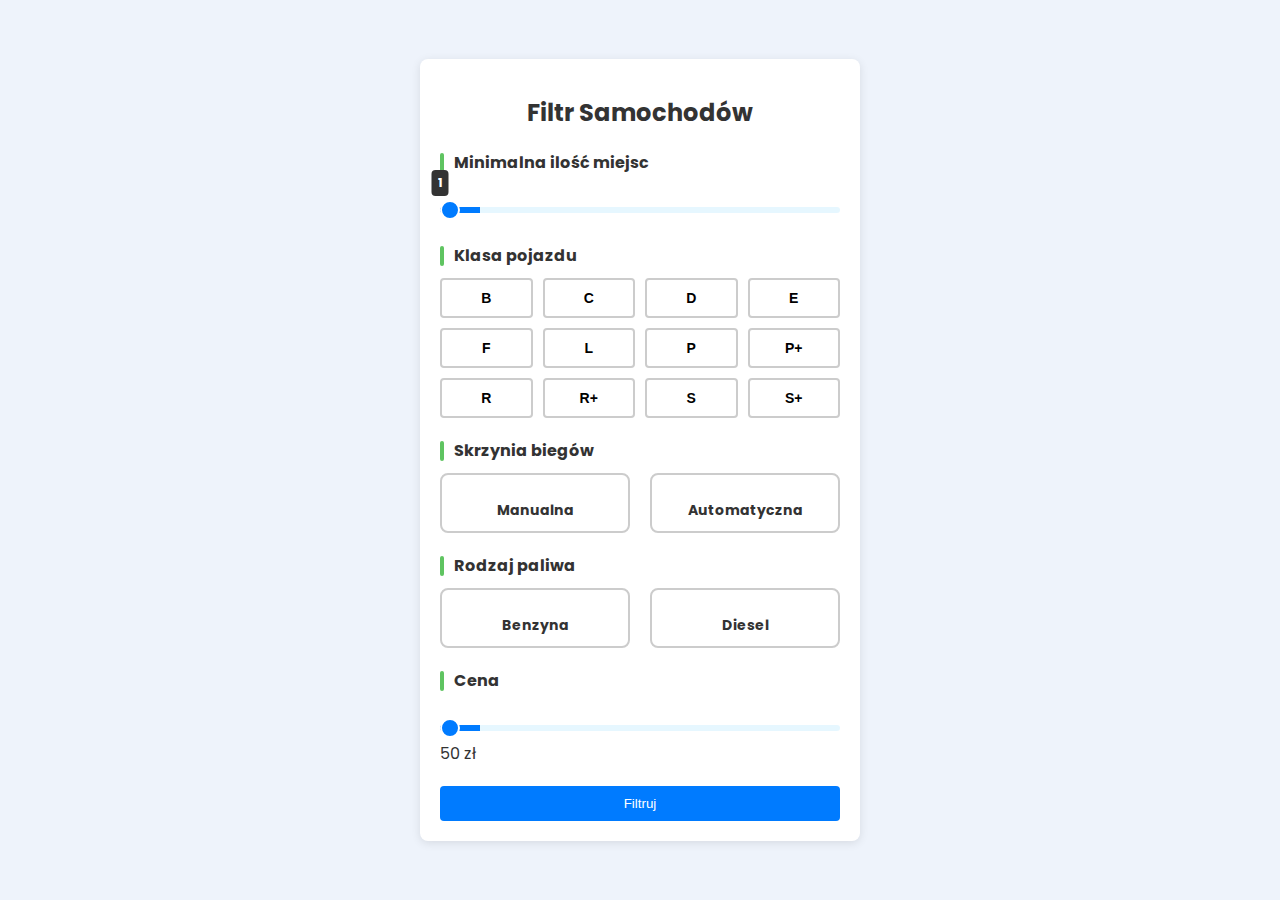
==== Filtr/index.html @ 5f4ba4e1 "First Try of the Filtr page" ====
<!DOCTYPE html>
<html lang="pl">
<head>
    <meta charset="UTF-8">
    <meta name="viewport" content="width=device-width, initial-scale=1.0">
    <title>Filtr Samochodów</title>
    <link rel="stylesheet" href="Filtr.css">
    <link href="https://fonts.googleapis.com/css2?family=Poppins:wght@400;500;700&display=swap" rel="stylesheet">
</head>
<body>
    <div class="filter-container">
        <h1>Filtr Samochodów</h1>
        <form id="filterForm" onsubmit="submitFilter(event)">
            <!-- Minimalna ilość miejsc -->
            <div class="category-header">
                <span class="category-line"></span>
                <span class="category-title">Minimalna ilość miejsc</span>
            </div>
            <div class="slider-container">
                <div class="range-wrapper">
                    <input type="range" id="seats" name="seats" min="1" max="7" value="1">
                    <span id="seatsValue" class="range-value">1</span>
                </div>
            </div>

            <!-- Klasa pojazdu -->
            <div class="category-header">
                <span class="category-line"></span>
                <span class="category-title">Klasa pojazdu</span>
            </div>
            <div class="vehicle-class">
                <button type="button" onclick="selectClass('B')">B</button>
                <button type="button" onclick="selectClass('C')">C</button>
                <button type="button" onclick="selectClass('D')">D</button>
                <button type="button" onclick="selectClass('E')">E</button>
                <button type="button" onclick="selectClass('F')">F</button>
                <button type="button" onclick="selectClass('L')">L</button>
                <button type="button" onclick="selectClass('P')">P</button>
                <button type="button" onclick="selectClass('P+')">P+</button>
                <button type="button" onclick="selectClass('R')">R</button>
                <button type="button" onclick="selectClass('R+')">R+</button>
                <button type="button" onclick="selectClass('S')">S</button>
                <button type="button" onclick="selectClass('S+')">S+</button>
            </div>
            <input type="hidden" id="vehicleClass" name="vehicleClass">

            <!-- Skrzynia biegów -->
<div class="category-header">
    <span class="category-line"></span>
    <span class="category-title">Skrzynia biegów</span>
</div>
<div class="options-grid">
    <div class="option">
        <div class="icon"><i class="fa-solid fa-gears"></i></div>
        <input type="radio" id="manual" name="gearbox" value="Manualna">
        <label for="manual">Manualna</label>
    </div>
    <div class="option">
        <div class="icon"><i class="fa-solid fa-robot"></i></div>
        <input type="radio" id="automatic" name="gearbox" value="Automatyczna">
        <label for="automatic">Automatyczna</label>
    </div>
</div>

<!-- Rodzaj paliwa -->
<div class="category-header">
    <span class="category-line"></span>
    <span class="category-title">Rodzaj paliwa</span>
</div>
<div class="options-grid">
    <div class="option">
        <div class="icon"><i class="fa-solid fa-gas-pump"></i></div>
        <input type="radio" id="petrol" name="fuel" value="Benzyna">
        <label for="petrol">Benzyna</label>
    </div>
    <div class="option">
        <div class="icon"><i class="fa-solid fa-oil-can"></i></div>
        <input type="radio" id="diesel" name="fuel" value="Diesel">
        <label for="diesel">Diesel</label>
    </div>
</div>


            <!-- Cena -->
            <div class="category-header">
                <span class="category-line"></span>
                <span class="category-title">Cena</span>
            </div>
            <div class="slider-container">
                <div class="range-wrapper">
                    <input type="range" id="price" name="price" min="50" max="400" value="50">
                    <span id="priceValue">50 zł</span>
                </div>
            </div>

            <button type="submit" class="filter-btn">Filtruj</button>
        </form>
    </div>
    <script src="Filtr.js"></script>
</body>
</html>
---- Filtr/Filtr.css ----
body {
  font-family: "Poppins", sans-serif;
  background-color: #eef3fb;
  color: #333;
  margin: 0;
  padding: 0;
  display: flex;
  justify-content: center;
  align-items: center;
  height: 100vh;
}

.filter-container {
  background: white;
  padding: 20px;
  border-radius: 8px;
  box-shadow: 0 2px 10px rgba(0, 0, 0, 0.1);
  width: 400px;
}

h1 {
  font-family: "Poppins", sans-serif;
  text-align: center;
  font-size: 24px;
  margin-bottom: 20px;
}

label {
  display: block;
  margin-top: 15px;
}

input[type="range"] {
  width: 100%;
}

.vehicle-class {
  display: grid;
  grid-template-columns: repeat(4, 1fr); /* 4 kolumny w rzędzie */
  gap: 10px; /* Odstęp między przyciskami */
  margin-top: 10px;
}

.vehicle-class button {
  padding: 10px 15px;
  border: 2px solid #ccc; /* Domyślna obwódka */
  border-radius: 4px;
  background-color: white; /* Tło przycisku */
  font-size: 14px;
  font-weight: bold;
  cursor: pointer;
  text-align: center;
}

.vehicle-class button:hover {
  border-color: #007bff; /* Niebieska obwódka przy najechaniu */
}

.vehicle-class button.selected {
  border-color: #007bff; /* Niebieska obwódka dla zaznaczonego */
  color: #007bff; /* Opcjonalnie zmiana koloru tekstu */
  background-color: white; /* Zachowanie białego tła */
}

.filter-btn {
  margin-top: 20px;
  background-color: #007bff;
  color: white;
  padding: 10px 20px;
  border: none;
  border-radius: 4px;
  cursor: pointer;
  width: 100%;
}

.filter-btn:hover {
  background-color: #0056b3;
}
.car-list {
  display: flex;
  flex-wrap: wrap;
  gap: 20px;
  justify-content: center;
  padding: 20px;
}

.car-card {
  background: white;
  border: 1px solid #ddd;
  border-radius: 8px;
  box-shadow: 0 2px 10px rgba(0, 0, 0, 0.1);
  width: 300px;
  text-align: center;
  overflow: hidden;
}

.car-card img {
  width: 100%;
  height: auto;
  border-bottom: 1px solid #ddd;
}

.car-info {
  padding: 10px;
  font-size: 14px;
}

.select-btn {
  background-color: #007bff;
  color: white;
  border: none;
  padding: 10px 15px;
  cursor: pointer;
  margin: 10px 0;
  border-radius: 4px;
}

.select-btn:hover {
  background-color: #0056b3;
}

.slider-container {
  position: relative;
  margin-top: 20px;
}

/* Stylizacja suwaka */
input[type="range"] {
  -webkit-appearance: none;
  width: 100%;
  height: 6px;
  background: linear-gradient(
    to right,
    #007bff 0%,
    #007bff 10%,
    #e6f7ff 10%,
    #e6f7ff 100%
  );
  border-radius: 5px;
  outline: none;
  margin: 20px 0;
  position: relative;
}

/* Styl dla "krop" na suwaku */
input[type="range"]::-webkit-slider-runnable-track {
  position: relative;
  background: transparent;
}

input[type="range"]::-webkit-slider-thumb {
  -webkit-appearance: none;
  appearance: none;
  width: 20px;
  height: 20px;
  background-color: #007bff;
  border: 2px solid #fff;
  border-radius: 50%;
  cursor: pointer;
  position: relative;
  z-index: 10;
}

/* Dodaj białe kropki na suwaku */
.range-wrapper {
  position: relative;
}

.range-wrapper::before {
  content: "";
  position: absolute;
  top: 50%;
  left: 0;
  width: 100%;
  height: 6px;
  z-index: 0;
  background: repeating-linear-gradient(
    to right,
    #fff,
    #fff 2px,
    transparent 2px,
    transparent 10%
  );
}

/* Liczba nad suwakiem */
.range-value {
  position: absolute;
  top: -25px; /* Zmniejsz odległość od suwaka */
  left: 0;
  background: #333;
  color: #fff;
  padding: 4px 6px; /* Zmniejsz padding */
  border-radius: 4px;
  font-size: 12px; /* Zmniejsz rozmiar czcionki */
  font-weight: bold;
  transform: translateX(-50%);
  z-index: 100;
  pointer-events: none;
}

/* Suwak */
input[type="range"] {
  -webkit-appearance: none;
  width: 100%;
  height: 6px;
  background: linear-gradient(
    to right,
    #007bff 0%,
    #007bff 10%,
    #e6f7ff 10%,
    #e6f7ff 100%
  );
  border-radius: 5px;
  outline: none;
  margin: 10px 0; /* Zmniejsz odstęp suwaka */
  position: relative;
}

/* Przesuń kropki bliżej suwaka */
.range-wrapper::before {
  top: calc(50% - 3px); /* Przesunięcie kropek do środka suwaka */
}

.options-container {
  display: flex;
  gap: 20px; /* Odstęp między opcjami */
  margin-top: 10px;
  align-items: center;
}

/* Stylizacja etykiet (opcjonalnie) */
.options-container label {
  margin-left: 5px;
  font-size: 14px;
}
.category-header {
  display: flex;
  align-items: center;
  margin-top: 20px;
  margin-bottom: 10px;
}

.category-line {
  width: 4px;
  height: 20px;
  background-color: #5fc461;
  display: inline-block;
  margin-right: 10px;
  border-radius: 2px;
}

.category-title {
  font-size: 16px;
  font-weight: bold;
  color: #333;
}
.options-grid {
    display: grid;
    grid-template-columns: repeat(2, 1fr); /* Dwie kolumny */
    gap: 20px;
    margin-top: 10px;
}

/* Styl dla pojedynczej opcji */
.option {
    text-align: center;
    border: 2px solid #ccc; /* Obwódka domyślna */
    border-radius: 8px;
    padding: 10px;
    cursor: pointer;
    transition: border-color 0.3s ease;
}

.option:hover {
    border-color: #007bff; /* Obwódka przy najechaniu */
}

.option input[type="radio"] {
    display: none; /* Ukryj domyślne pole radio */
}

.option.selected {
    border-color: #007bff; /* Obwódka dla wybranej opcji */
}

/* Styl ikony */
.icon {
    font-size: 24px; /* Rozmiar ikony */
    color: #007bff; /* Kolor ikony */
    margin-bottom: 5px; /* Odstęp od tekstu */
}

/* Styl etykiety */
.option label {
    font-size: 14px;
    color: #333;
    font-weight: bold;
}
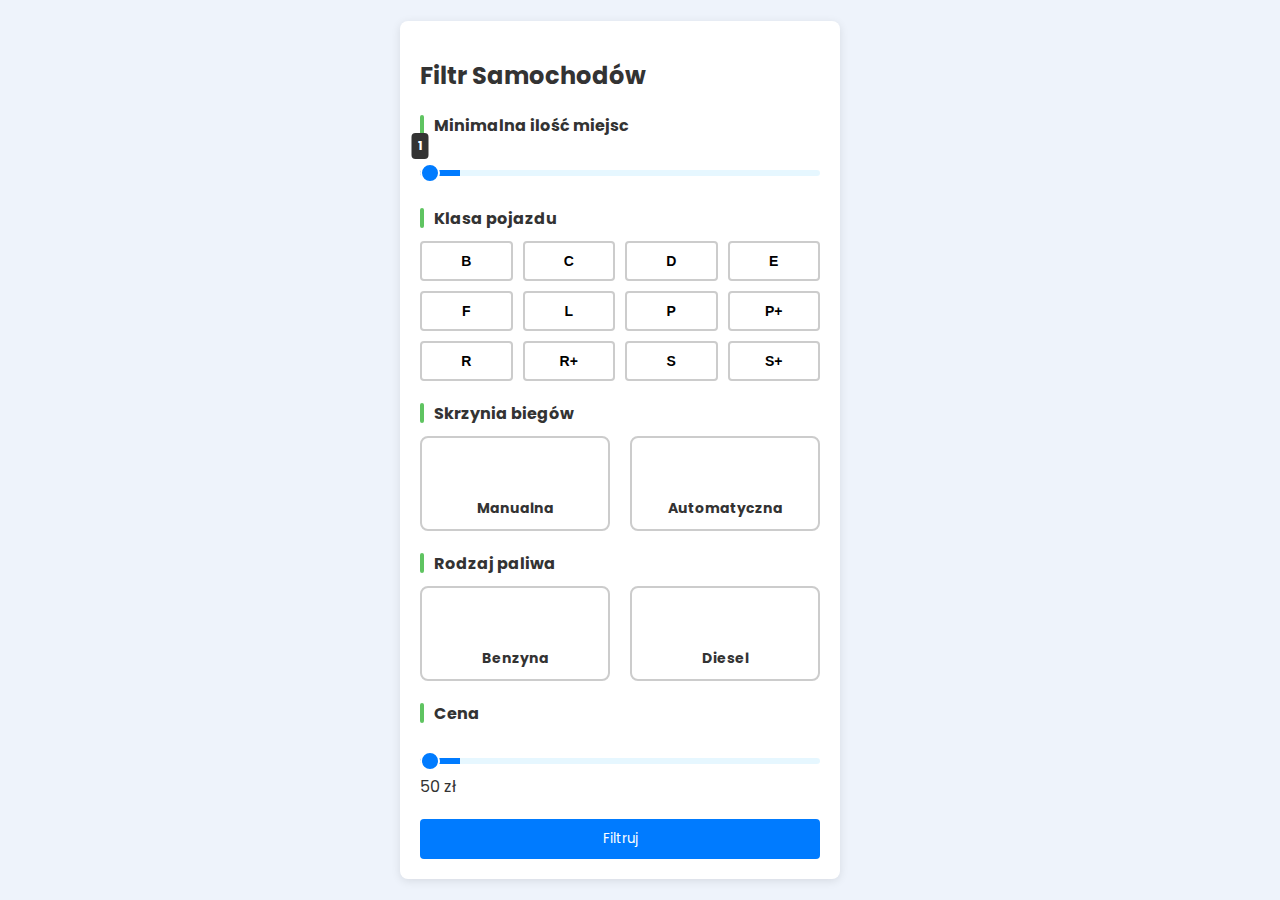
==== commit bc3f252d: "Svg, More than just a korpus, better looks, added cars and data" ====
--- a/Filtr/index.html
+++ b/Filtr/index.html
@@ -51,12 +51,16 @@
 </div>
 <div class="options-grid">
     <div class="option">
-        <div class="icon"><i class="fa-solid fa-gears"></i></div>
+        <div class="icon">
+            <img src="/filtr/assets/Manual.svg" alt="">
+        </div>
         <input type="radio" id="manual" name="gearbox" value="Manualna">
         <label for="manual">Manualna</label>
     </div>
     <div class="option">
-        <div class="icon"><i class="fa-solid fa-robot"></i></div>
+        <div class="icon">
+            <img src="/filtr/assets/Automatic.svg" alt="">
+            <i class="fa-solid fa-robot"></i></div>
         <input type="radio" id="automatic" name="gearbox" value="Automatyczna">
         <label for="automatic">Automatyczna</label>
     </div>
@@ -69,12 +73,16 @@
 </div>
 <div class="options-grid">
     <div class="option">
-        <div class="icon"><i class="fa-solid fa-gas-pump"></i></div>
+        <div class="icon">
+            <img src="/filtr/assets/Gas.svg" alt="">
+            <i class="fa-solid fa-gas-pump"></i></div>
         <input type="radio" id="petrol" name="fuel" value="Benzyna">
         <label for="petrol">Benzyna</label>
     </div>
     <div class="option">
-        <div class="icon"><i class="fa-solid fa-oil-can"></i></div>
+        <div class="icon">
+            <img src="/filtr/assets/Diesel.svg" alt="">
+            <i class="fa-solid fa-oil-can"></i></div>
         <input type="radio" id="diesel" name="fuel" value="Diesel">
         <label for="diesel">Diesel</label>
     </div>
@@ -96,6 +104,7 @@
             <button type="submit" class="filter-btn">Filtruj</button>
         </form>
     </div>
+    <div id="cars-container"></div>
     <script src="Filtr.js"></script>
 </body>
 </html>
--- a/Filtr/Filtr.css
+++ b/Filtr/Filtr.css
@@ -8,61 +8,53 @@
   justify-content: center;
   align-items: center;
   height: 100vh;
-}
-
-.filter-container {
+  }
+  .filter-container {
   background: white;
   padding: 20px;
   border-radius: 8px;
   box-shadow: 0 2px 10px rgba(0, 0, 0, 0.1);
   width: 400px;
-}
-
-h1 {
+  margin-right: 40px;
+  }
+  h1 {
   font-family: "Poppins", sans-serif;
-  text-align: center;
+  text-align: left;
   font-size: 24px;
   margin-bottom: 20px;
-}
-
-label {
+  }
+  label {
   display: block;
   margin-top: 15px;
-}
-
-input[type="range"] {
-  width: 100%;
-}
-
-.vehicle-class {
+  }
+  input[type="range"] {
+  width: 100%;
+  }
+  .vehicle-class {
   display: grid;
-  grid-template-columns: repeat(4, 1fr); /* 4 kolumny w rzędzie */
-  gap: 10px; /* Odstęp między przyciskami */
+  grid-template-columns: repeat(4, 1fr);
+  gap: 10px;
   margin-top: 10px;
-}
-
-.vehicle-class button {
+  }
+  .vehicle-class button {
   padding: 10px 15px;
-  border: 2px solid #ccc; /* Domyślna obwódka */
-  border-radius: 4px;
-  background-color: white; /* Tło przycisku */
+  border: 2px solid #ccc;
+  border-radius: 4px;
+  background-color: white;
   font-size: 14px;
   font-weight: bold;
   cursor: pointer;
   text-align: center;
-}
-
-.vehicle-class button:hover {
-  border-color: #007bff; /* Niebieska obwódka przy najechaniu */
-}
-
-.vehicle-class button.selected {
-  border-color: #007bff; /* Niebieska obwódka dla zaznaczonego */
-  color: #007bff; /* Opcjonalnie zmiana koloru tekstu */
-  background-color: white; /* Zachowanie białego tła */
-}
-
-.filter-btn {
+  }
+  .vehicle-class button:hover {
+  border-color: #007bff;
+  }
+  .vehicle-class button.selected {
+  border-color: #007bff;
+  color: #007bff;
+  background-color: white;
+  }
+  .filter-btn {
   margin-top: 20px;
   background-color: #007bff;
   color: white;
@@ -71,20 +63,19 @@
   border-radius: 4px;
   cursor: pointer;
   width: 100%;
-}
-
-.filter-btn:hover {
+  font-family: "Poppins", sans-serif;
+  }
+  .filter-btn:hover {
   background-color: #0056b3;
-}
-.car-list {
+  }
+  .car-list {
   display: flex;
   flex-wrap: wrap;
   gap: 20px;
   justify-content: center;
   padding: 20px;
-}
-
-.car-card {
+  }
+  .car-card {
   background: white;
   border: 1px solid #ddd;
   border-radius: 8px;
@@ -92,20 +83,17 @@
   width: 300px;
   text-align: center;
   overflow: hidden;
-}
-
-.car-card img {
+  }
+  .car-card img {
   width: 100%;
   height: auto;
   border-bottom: 1px solid #ddd;
-}
-
-.car-info {
+  }
+  .car-info {
   padding: 10px;
   font-size: 14px;
-}
-
-.select-btn {
+  }
+  .select-btn {
   background-color: #007bff;
   color: white;
   border: none;
@@ -113,42 +101,36 @@
   cursor: pointer;
   margin: 10px 0;
   border-radius: 4px;
-}
-
-.select-btn:hover {
+  }
+  .select-btn:hover {
   background-color: #0056b3;
-}
-
-.slider-container {
+  }
+  .slider-container {
   position: relative;
   margin-top: 20px;
-}
-
-/* Stylizacja suwaka */
-input[type="range"] {
+  }
+  input[type="range"] {
+  appearance: none;
   -webkit-appearance: none;
   width: 100%;
   height: 6px;
   background: linear-gradient(
-    to right,
-    #007bff 0%,
-    #007bff 10%,
-    #e6f7ff 10%,
-    #e6f7ff 100%
+  to right,
+  #007bff 0%,
+  #007bff 10%,
+  #e6f7ff 10%,
+  #e6f7ff 100%
   );
   border-radius: 5px;
   outline: none;
   margin: 20px 0;
   position: relative;
-}
-
-/* Styl dla "krop" na suwaku */
-input[type="range"]::-webkit-slider-runnable-track {
+  }
+  input[type="range"]::-webkit-slider-runnable-track {
   position: relative;
   background: transparent;
-}
-
-input[type="range"]::-webkit-slider-thumb {
+  }
+  input[type="range"]::-webkit-slider-thumb {
   -webkit-appearance: none;
   appearance: none;
   width: 20px;
@@ -159,14 +141,11 @@
   cursor: pointer;
   position: relative;
   z-index: 10;
-}
-
-/* Dodaj białe kropki na suwaku */
-.range-wrapper {
-  position: relative;
-}
-
-.range-wrapper::before {
+  }
+  .range-wrapper {
+  position: relative;
+  }
+  .range-wrapper::before {
   content: "";
   position: absolute;
   top: 50%;
@@ -175,125 +154,140 @@
   height: 6px;
   z-index: 0;
   background: repeating-linear-gradient(
-    to right,
-    #fff,
-    #fff 2px,
-    transparent 2px,
-    transparent 10%
+  to right,
+  #fff,
+  #fff 2px,
+  transparent 2px,
+  transparent 10%
   );
-}
-
-/* Liczba nad suwakiem */
-.range-value {
+  }
+  .range-value {
   position: absolute;
-  top: -25px; /* Zmniejsz odległość od suwaka */
+  top: -25px;
   left: 0;
   background: #333;
   color: #fff;
-  padding: 4px 6px; /* Zmniejsz padding */
-  border-radius: 4px;
-  font-size: 12px; /* Zmniejsz rozmiar czcionki */
+  padding: 4px 6px;
+  border-radius: 4px;
+  font-size: 12px;
   font-weight: bold;
   transform: translateX(-50%);
   z-index: 100;
   pointer-events: none;
-}
-
-/* Suwak */
-input[type="range"] {
+  }
+  input[type="range"] {
+  appearance: none;
   -webkit-appearance: none;
   width: 100%;
   height: 6px;
   background: linear-gradient(
-    to right,
-    #007bff 0%,
-    #007bff 10%,
-    #e6f7ff 10%,
-    #e6f7ff 100%
+  to right,
+  #007bff 0%,
+  #007bff 10%,
+  #e6f7ff 10%,
+  #e6f7ff 100%
   );
   border-radius: 5px;
   outline: none;
-  margin: 10px 0; /* Zmniejsz odstęp suwaka */
-  position: relative;
-}
-
-/* Przesuń kropki bliżej suwaka */
-.range-wrapper::before {
-  top: calc(50% - 3px); /* Przesunięcie kropek do środka suwaka */
-}
-
-.options-container {
-  display: flex;
-  gap: 20px; /* Odstęp między opcjami */
+  margin: 10px 0;
+  position: relative;
+  }
+  .range-wrapper::before {
+  top: calc(50% - 3px);
+  }
+  .options-container {
+  display: flex;
+  gap: 20px;
   margin-top: 10px;
   align-items: center;
-}
-
-/* Stylizacja etykiet (opcjonalnie) */
-.options-container label {
+  }
+  .options-container label {
   margin-left: 5px;
   font-size: 14px;
-}
-.category-header {
+  }
+  .category-header {
   display: flex;
   align-items: center;
   margin-top: 20px;
   margin-bottom: 10px;
-}
-
-.category-line {
+  }
+  .category-line {
   width: 4px;
   height: 20px;
   background-color: #5fc461;
   display: inline-block;
   margin-right: 10px;
   border-radius: 2px;
+  }
+  .category-title {
+  font-size: 16px;
+  font-weight: bold;
+  color: #333;
+  }
+  .options-grid {
+  display: grid;
+  grid-template-columns: repeat(2, 1fr);
+  gap: 20px;
+  margin-top: 10px;
+  }
+  .option {
+  text-align: center;
+  border: 2px solid #ccc;
+  border-radius: 8px;
+  padding: 10px;
+  cursor: pointer;
+  transition: border-color 0.3s ease;
+  }
+  .option:hover {
+  border-color: #007bff;
+  }
+  .option input[type="radio"] {
+  display: none;
+  }
+  .option.selected {
+  border-color: #007bff;
+  }
+  .icon {
+  font-size: 24px;
+  color: #007bff;
+  margin-bottom: 5px;
+  }
+  .option label {
+  font-size: 14px;
+  color: #333;
+  font-weight: bold;
+  }
+  .car {
+    background-color: #ffffff;
+    border: 1px solid #ddd;
+    border-radius: 8px; 
+    padding: 15px; 
+    margin: 15px 0; 
+    box-shadow: 0 2px 10px rgba(0, 0, 0, 0.1); 
+    display: flex; 
+    align-items: center;
 }
-
-.category-title {
-  font-size: 16px;
-  font-weight: bold;
-  color: #333;
-}
-.options-grid {
-    display: grid;
-    grid-template-columns: repeat(2, 1fr); /* Dwie kolumny */
-    gap: 20px;
-    margin-top: 10px;
-}
-
-/* Styl dla pojedynczej opcji */
-.option {
-    text-align: center;
-    border: 2px solid #ccc; /* Obwódka domyślna */
-    border-radius: 8px;
-    padding: 10px;
-    cursor: pointer;
-    transition: border-color 0.3s ease;
-}
-
-.option:hover {
-    border-color: #007bff; /* Obwódka przy najechaniu */
-}
-
-.option input[type="radio"] {
-    display: none; /* Ukryj domyślne pole radio */
-}
-
-.option.selected {
-    border-color: #007bff; /* Obwódka dla wybranej opcji */
-}
-
-/* Styl ikony */
-.icon {
-    font-size: 24px; /* Rozmiar ikony */
-    color: #007bff; /* Kolor ikony */
-    margin-bottom: 5px; /* Odstęp od tekstu */
-}
-
-/* Styl etykiety */
-.option label {
-    font-size: 14px;
-    color: #333;
-    font-weight: bold;
+  .car img {
+  max-width: 150px;
+  max-height: 100px;
+  margin-right: 15px;
+  }
+  .car-details {
+  flex: 1;
+  }
+  .car-title {
+  font-size: 1.5em;
+  font-weight: bold;
+  }
+  .car-price {
+  color: green;
+  font-size: 1.2em;
+  margin: 10px 0;
+  }
+  .car-attributes {
+  font-size: 0.9em;
+  color: #666;
+  }
+  #cars-container {
+    margin-top: 3600px;
 }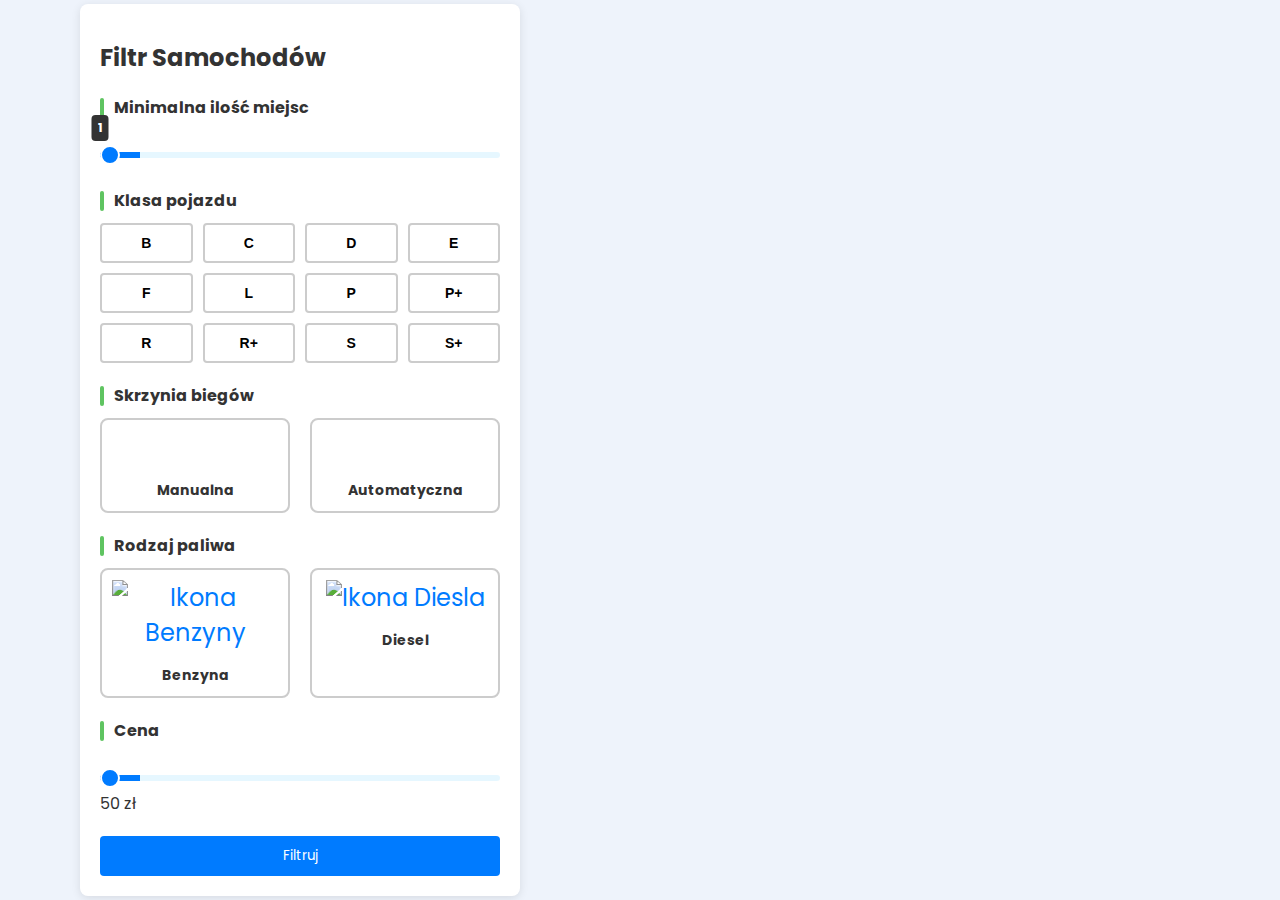
==== commit 489eac33: "Paginacja, Ikonki poprawione, better version than last" ====
--- a/Filtr/index.html
+++ b/Filtr/index.html
@@ -29,21 +29,20 @@
                 <span class="category-title">Klasa pojazdu</span>
             </div>
             <div class="vehicle-class">
-                <button type="button" onclick="selectClass('B')">B</button>
-                <button type="button" onclick="selectClass('C')">C</button>
-                <button type="button" onclick="selectClass('D')">D</button>
-                <button type="button" onclick="selectClass('E')">E</button>
-                <button type="button" onclick="selectClass('F')">F</button>
-                <button type="button" onclick="selectClass('L')">L</button>
-                <button type="button" onclick="selectClass('P')">P</button>
-                <button type="button" onclick="selectClass('P+')">P+</button>
-                <button type="button" onclick="selectClass('R')">R</button>
-                <button type="button" onclick="selectClass('R+')">R+</button>
-                <button type="button" onclick="selectClass('S')">S</button>
-                <button type="button" onclick="selectClass('S+')">S+</button>
+                <button data-class="B">B</button>
+                <button data-class="C">C</button>
+                <button data-class="D">D</button>
+                <button data-class="E">E</button>
+                <button data-class="F">F</button>
+                <button data-class="L">L</button>
+                <button data-class="P">P</button>
+                <button data-class="P+">P+</button>
+                <button data-class="R">R</button>
+                <button data-class="R+">R+</button>
+                <button data-class="S">S</button>
+                <button data-class="S+">S+</button>
             </div>
             <input type="hidden" id="vehicleClass" name="vehicleClass">
-
             <!-- Skrzynia biegów -->
 <div class="category-header">
     <span class="category-line"></span>
@@ -74,15 +73,15 @@
 <div class="options-grid">
     <div class="option">
         <div class="icon">
-            <img src="/filtr/assets/Gas.svg" alt="">
-            <i class="fa-solid fa-gas-pump"></i></div>
+            <img src="/filtr/assets/Gas.svg" alt="Ikona Benzyny">
+        </div>
         <input type="radio" id="petrol" name="fuel" value="Benzyna">
         <label for="petrol">Benzyna</label>
     </div>
     <div class="option">
         <div class="icon">
-            <img src="/filtr/assets/Diesel.svg" alt="">
-            <i class="fa-solid fa-oil-can"></i></div>
+            <img src="/filtr/assets/Diesel.svg" alt="Ikona Diesla">
+        </div>
         <input type="radio" id="diesel" name="fuel" value="Diesel">
         <label for="diesel">Diesel</label>
     </div>
@@ -104,7 +103,8 @@
             <button type="submit" class="filter-btn">Filtruj</button>
         </form>
     </div>
-    <div id="cars-container"></div>
+    <div id="cars-container" style="float: right; width: 50%;"></div>
+    <div id="pagination-container" style="text-align: center; margin-top: 20px;"></div>
     <script src="Filtr.js"></script>
 </body>
 </html>
--- a/Filtr/Filtr.css
+++ b/Filtr/Filtr.css
@@ -8,6 +8,7 @@
   justify-content: center;
   align-items: center;
   height: 100vh;
+  overflow-y: auto;
   }
   .filter-container {
   background: white;
@@ -289,5 +290,62 @@
   color: #666;
   }
   #cars-container {
-    margin-top: 3600px;
+    margin-top: 900px;
+}
+.pagination-button {
+  display: inline-block;
+  width: 40px;
+  height: 40px;
+  margin: 0 5px;
+  text-align: center;
+  line-height: 40px;
+  font-size: 16px;
+  font-weight: bold;
+  color: #555;
+  background-color: #f0f0f0;
+  border: none;
+  border-radius: 50%;
+  cursor: pointer;
+  transition: background-color 0.3s ease, color 0.3s ease;
+}
+
+.pagination-button:hover {
+  background-color: #007bff;
+  color: white;
+}
+
+.pagination-button.active {
+  background-color: #28a745;
+  color: white;
+}
+
+.pagination-container {
+  display: flex;
+  justify-content: center;
+  align-items: center;
+  margin-top: 20px;
+  gap: 5px;
+}
+
+.pagination-arrow {
+  width: 40px;
+  height: 40px;
+  text-align: center;
+  line-height: 40px;
+  font-size: 20px;
+  background-color: #f0f0f0;
+  color: #555;
+  border: none;
+  border-radius: 50%;
+  cursor: pointer;
+  transition: background-color 0.3s ease, color 0.3s ease;
+}
+
+.pagination-arrow:hover {
+  background-color: #007bff;
+  color: white;
+}
+.options-grid .icon img {
+  width: 30px; /* Zwiększ szerokość ikony */
+  height: auto; /* Zachowaj proporcje */
 }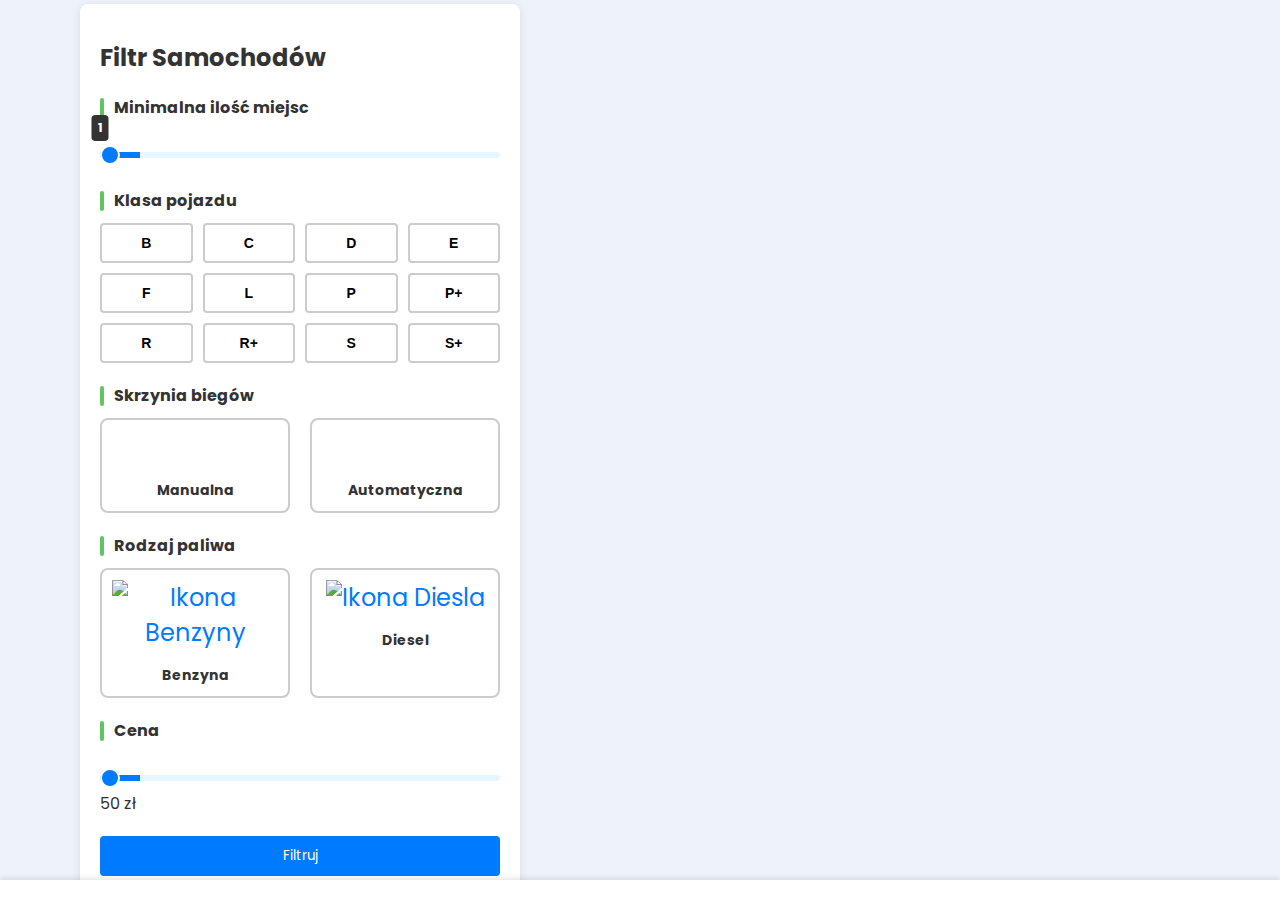
==== commit 2de04043: "Better version, kalkualte button, upgraded js" ====
--- a/Filtr/index.html
+++ b/Filtr/index.html
@@ -1,110 +1,138 @@
 <!DOCTYPE html>
 <html lang="pl">
-<head>
-    <meta charset="UTF-8">
-    <meta name="viewport" content="width=device-width, initial-scale=1.0">
+  <head>
+    <meta charset="UTF-8" />
+    <meta name="viewport" content="width=device-width, initial-scale=1.0" />
     <title>Filtr Samochodów</title>
-    <link rel="stylesheet" href="Filtr.css">
-    <link href="https://fonts.googleapis.com/css2?family=Poppins:wght@400;500;700&display=swap" rel="stylesheet">
-</head>
-<body>
+    <link rel="stylesheet" href="Filtr.css" />
+    <link
+      href="https://fonts.googleapis.com/css2?family=Poppins:wght@400;500;700&display=swap"
+      rel="stylesheet"
+    />
+  </head>
+  <body>
     <div class="filter-container">
-        <h1>Filtr Samochodów</h1>
-        <form id="filterForm" onsubmit="submitFilter(event)">
-            <!-- Minimalna ilość miejsc -->
-            <div class="category-header">
-                <span class="category-line"></span>
-                <span class="category-title">Minimalna ilość miejsc</span>
+      <h1>Filtr Samochodów</h1>
+      <form id="filterForm" onsubmit="submitFilter(event)">
+        <!-- Minimalna ilość miejsc -->
+        <div class="category-header">
+          <span class="category-line"></span>
+          <span class="category-title">Minimalna ilość miejsc</span>
+        </div>
+        <div class="slider-container">
+          <div class="range-wrapper">
+            <input
+              type="range"
+              id="seats"
+              name="seats"
+              min="1"
+              max="7"
+              value="1"
+            />
+            <span id="seatsValue" class="range-value">1</span>
+          </div>
+        </div>
+
+        <!-- Klasa pojazdu -->
+        <div class="category-header">
+          <span class="category-line"></span>
+          <span class="category-title">Klasa pojazdu</span>
+        </div>
+        <div class="vehicle-class">
+          <button data-class="B">B</button>
+          <button data-class="C">C</button>
+          <button data-class="D">D</button>
+          <button data-class="E">E</button>
+          <button data-class="F">F</button>
+          <button data-class="L">L</button>
+          <button data-class="P">P</button>
+          <button data-class="P+">P+</button>
+          <button data-class="R">R</button>
+          <button data-class="R+">R+</button>
+          <button data-class="S">S</button>
+          <button data-class="S+">S+</button>
+        </div>
+        <input type="hidden" id="vehicleClass" name="vehicleClass" />
+        <!-- Skrzynia biegów -->
+        <div class="category-header">
+          <span class="category-line"></span>
+          <span class="category-title">Skrzynia biegów</span>
+        </div>
+        <div class="options-grid">
+          <div class="option">
+            <div class="icon">
+              <img src="/filtr/assets/Manual.svg" alt="" />
             </div>
-            <div class="slider-container">
-                <div class="range-wrapper">
-                    <input type="range" id="seats" name="seats" min="1" max="7" value="1">
-                    <span id="seatsValue" class="range-value">1</span>
-                </div>
+            <input type="radio" id="manual" name="gearbox" value="Manualna" />
+            <label for="manual">Manualna</label>
+          </div>
+          <div class="option">
+            <div class="icon">
+              <img src="/filtr/assets/Automatic.svg" alt="" />
+              <i class="fa-solid fa-robot"></i>
             </div>
+            <input
+              type="radio"
+              id="automatic"
+              name="gearbox"
+              value="Automatyczna"
+            />
+            <label for="automatic">Automatyczna</label>
+          </div>
+        </div>
 
-            <!-- Klasa pojazdu -->
-            <div class="category-header">
-                <span class="category-line"></span>
-                <span class="category-title">Klasa pojazdu</span>
+        <!-- Rodzaj paliwa -->
+        <div class="category-header">
+          <span class="category-line"></span>
+          <span class="category-title">Rodzaj paliwa</span>
+        </div>
+        <div class="options-grid">
+          <div class="option">
+            <div class="icon">
+              <img src="/filtr/assets/Gas.svg" alt="Ikona Benzyny" />
             </div>
-            <div class="vehicle-class">
-                <button data-class="B">B</button>
-                <button data-class="C">C</button>
-                <button data-class="D">D</button>
-                <button data-class="E">E</button>
-                <button data-class="F">F</button>
-                <button data-class="L">L</button>
-                <button data-class="P">P</button>
-                <button data-class="P+">P+</button>
-                <button data-class="R">R</button>
-                <button data-class="R+">R+</button>
-                <button data-class="S">S</button>
-                <button data-class="S+">S+</button>
+            <input type="radio" id="petrol" name="fuel" value="Benzyna" />
+            <label for="petrol">Benzyna</label>
+          </div>
+          <div class="option">
+            <div class="icon">
+              <img src="/filtr/assets/Diesel.svg" alt="Ikona Diesla" />
             </div>
-            <input type="hidden" id="vehicleClass" name="vehicleClass">
-            <!-- Skrzynia biegów -->
-<div class="category-header">
-    <span class="category-line"></span>
-    <span class="category-title">Skrzynia biegów</span>
-</div>
-<div class="options-grid">
-    <div class="option">
-        <div class="icon">
-            <img src="/filtr/assets/Manual.svg" alt="">
+            <input type="radio" id="diesel" name="fuel" value="Diesel" />
+            <label for="diesel">Diesel</label>
+          </div>
         </div>
-        <input type="radio" id="manual" name="gearbox" value="Manualna">
-        <label for="manual">Manualna</label>
+
+        <!-- Cena -->
+        <div class="category-header">
+          <span class="category-line"></span>
+          <span class="category-title">Cena</span>
+        </div>
+        <div class="slider-container">
+          <div class="range-wrapper">
+            <input
+              type="range"
+              id="price"
+              name="price"
+              min="50"
+              max="400"
+              value="50"
+            />
+            <span id="priceValue">50 zł</span>
+          </div>
+        </div>
+
+        <button type="submit" class="filter-btn">Filtruj</button>
+      </form>
     </div>
-    <div class="option">
-        <div class="icon">
-            <img src="/filtr/assets/Automatic.svg" alt="">
-            <i class="fa-solid fa-robot"></i></div>
-        <input type="radio" id="automatic" name="gearbox" value="Automatyczna">
-        <label for="automatic">Automatyczna</label>
+    <div style="float: right; width: 50%; position: relative;">
+        <!-- Lista aut -->
+        <div id="cars-container"></div>
+        <!-- Paginacja -->
+        <div id="pagination-container"></div>
     </div>
-</div>
-
-<!-- Rodzaj paliwa -->
-<div class="category-header">
-    <span class="category-line"></span>
-    <span class="category-title">Rodzaj paliwa</span>
-</div>
-<div class="options-grid">
-    <div class="option">
-        <div class="icon">
-            <img src="/filtr/assets/Gas.svg" alt="Ikona Benzyny">
-        </div>
-        <input type="radio" id="petrol" name="fuel" value="Benzyna">
-        <label for="petrol">Benzyna</label>
+    <div id="footer-placeholder"></div>
     </div>
-    <div class="option">
-        <div class="icon">
-            <img src="/filtr/assets/Diesel.svg" alt="Ikona Diesla">
-        </div>
-        <input type="radio" id="diesel" name="fuel" value="Diesel">
-        <label for="diesel">Diesel</label>
-    </div>
-</div>
-
-
-            <!-- Cena -->
-            <div class="category-header">
-                <span class="category-line"></span>
-                <span class="category-title">Cena</span>
-            </div>
-            <div class="slider-container">
-                <div class="range-wrapper">
-                    <input type="range" id="price" name="price" min="50" max="400" value="50">
-                    <span id="priceValue">50 zł</span>
-                </div>
-            </div>
-
-            <button type="submit" class="filter-btn">Filtruj</button>
-        </form>
-    </div>
-    <div id="cars-container" style="float: right; width: 50%;"></div>
-    <div id="pagination-container" style="text-align: center; margin-top: 20px;"></div>
     <script src="Filtr.js"></script>
-</body>
+  </body>
 </html>
--- a/Filtr/Filtr.css
+++ b/Filtr/Filtr.css
@@ -290,7 +290,7 @@
   color: #666;
   }
   #cars-container {
-    margin-top: 900px;
+    max-height: 870px;
 }
 .pagination-button {
   display: inline-block;
@@ -346,6 +346,36 @@
   color: white;
 }
 .options-grid .icon img {
-  width: 30px; /* Zwiększ szerokość ikony */
-  height: auto; /* Zachowaj proporcje */
+  width: 30px;
+  height: auto; 
+}
+#pagination-container {
+  position: fixed; 
+  bottom: 0; 
+  left: 0;
+  width: 100%; 
+  background-color: white; 
+  z-index: 100; 
+  text-align: center;
+  padding: 10px 0; 
+  box-shadow: 0 -2px 5px rgba(0, 0, 0, 0.1);
+}
+#footer-placeholder {
+  height: 220px; 
+  background-color: transparent;
+}
+.calculator-btn {
+  background-color: #007bff; /* Niebieski kolor */
+  color: white; /* Kolor tekstu */
+  border: none; /* Brak obramowania */
+  padding: 10px 20px; /* Dodanie przestrzeni wewnętrznej */
+  font-size: 14px; /* Rozmiar tekstu */
+  border-radius: 4px; /* Zaokrąglone rogi */
+  cursor: pointer; /* Zmiana kursora na wskaźnik */
+  font-family: "Poppins", sans-serif; /* Konsystencja z innymi elementami */
+  transition: background-color 0.3s ease; /* Płynna zmiana koloru */
+}
+
+.calculator-btn:hover {
+  background-color: #0056b3; /* Ciemniejszy kolor na hover */
 }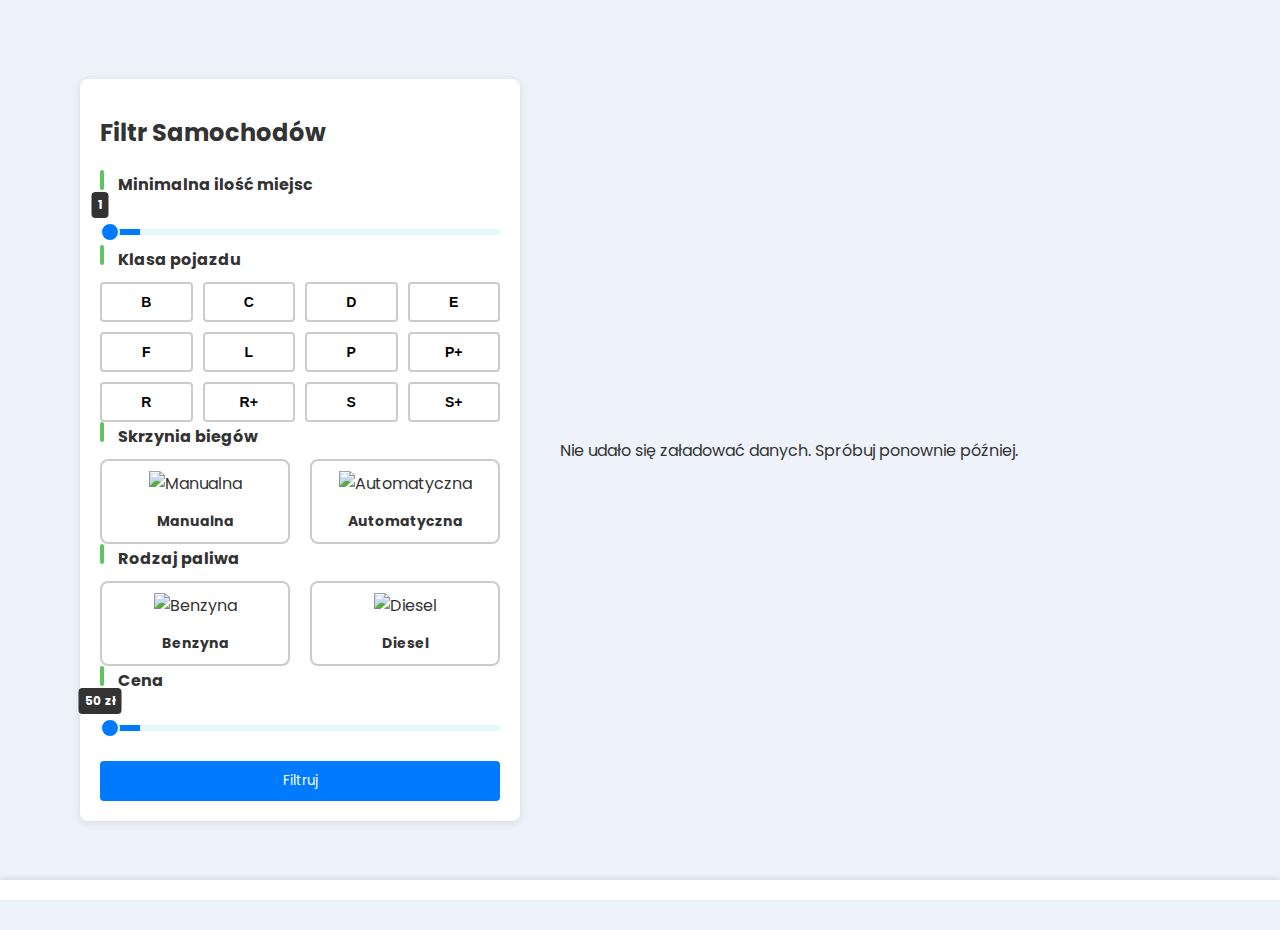
==== commit 80750b25: "refaktor kodu js i html" ====
--- a/Filtr/index.html
+++ b/Filtr/index.html
@@ -1,44 +1,37 @@
 <!DOCTYPE html>
 <html lang="pl">
-  <head>
-    <meta charset="UTF-8" />
-    <meta name="viewport" content="width=device-width, initial-scale=1.0" />
-    <title>Filtr Samochodów</title>
-    <link rel="stylesheet" href="Filtr.css" />
-    <link
-      href="https://fonts.googleapis.com/css2?family=Poppins:wght@400;500;700&display=swap"
-      rel="stylesheet"
-    />
-  </head>
-  <body>
-    <div class="filter-container">
-      <h1>Filtr Samochodów</h1>
-      <form id="filterForm" onsubmit="submitFilter(event)">
-        <!-- Minimalna ilość miejsc -->
-        <div class="category-header">
+<head>
+  <meta charset="UTF-8">
+  <meta name="viewport" content="width=device-width, initial-scale=1.0">
+  <title>Filtr Samochodów</title>
+  <link rel="stylesheet" href="Filtr.css">
+  <link href="https://fonts.googleapis.com/css2?family=Poppins:wght@400;500;700&display=swap" rel="stylesheet">
+</head>
+<body>
+  <div class="filter-container">
+    <h1>Filtr Samochodów</h1>
+    <form id="filterForm" onsubmit="submitFilter(event)">
+      
+      <!-- Minimalna ilość miejsc -->
+      <section class="filter-section">
+        <header>
           <span class="category-line"></span>
           <span class="category-title">Minimalna ilość miejsc</span>
+        </header>
+        <div class="slider-container">
+          <input type="range" id="seats" name="seats" min="1" max="7" value="1">
+          <span id="seatsValue" class="range-value">1</span>
         </div>
-        <div class="slider-container">
-          <div class="range-wrapper">
-            <input
-              type="range"
-              id="seats"
-              name="seats"
-              min="1"
-              max="7"
-              value="1"
-            />
-            <span id="seatsValue" class="range-value">1</span>
-          </div>
-        </div>
+      </section>
 
-        <!-- Klasa pojazdu -->
-        <div class="category-header">
+      <!-- Klasa pojazdu -->
+      <section class="filter-section">
+        <header>
           <span class="category-line"></span>
           <span class="category-title">Klasa pojazdu</span>
-        </div>
+        </header>
         <div class="vehicle-class">
+          <!-- Generowanie przycisków w JS -->
           <button data-class="B">B</button>
           <button data-class="C">C</button>
           <button data-class="D">D</button>
@@ -52,87 +45,70 @@
           <button data-class="S">S</button>
           <button data-class="S+">S+</button>
         </div>
-        <input type="hidden" id="vehicleClass" name="vehicleClass" />
-        <!-- Skrzynia biegów -->
-        <div class="category-header">
+        <input type="hidden" id="vehicleClass" name="vehicleClass">
+      </section>
+
+      <!-- Skrzynia biegów -->
+      <section class="filter-section">
+        <header>
           <span class="category-line"></span>
           <span class="category-title">Skrzynia biegów</span>
-        </div>
+        </header>
         <div class="options-grid">
           <div class="option">
-            <div class="icon">
-              <img src="/filtr/assets/Manual.svg" alt="" />
-            </div>
-            <input type="radio" id="manual" name="gearbox" value="Manualna" />
+            <img src="/filtr/assets/Manual.svg" alt="Manualna">
+            <input type="radio" id="manual" name="gearbox" value="Manualna">
             <label for="manual">Manualna</label>
           </div>
           <div class="option">
-            <div class="icon">
-              <img src="/filtr/assets/Automatic.svg" alt="" />
-              <i class="fa-solid fa-robot"></i>
-            </div>
-            <input
-              type="radio"
-              id="automatic"
-              name="gearbox"
-              value="Automatyczna"
-            />
+            <img src="/filtr/assets/Automatic.svg" alt="Automatyczna">
+            <input type="radio" id="automatic" name="gearbox" value="Automatyczna">
             <label for="automatic">Automatyczna</label>
           </div>
         </div>
+      </section>
 
-        <!-- Rodzaj paliwa -->
-        <div class="category-header">
+      <!-- Rodzaj paliwa -->
+      <section class="filter-section">
+        <header>
           <span class="category-line"></span>
           <span class="category-title">Rodzaj paliwa</span>
-        </div>
+        </header>
         <div class="options-grid">
           <div class="option">
-            <div class="icon">
-              <img src="/filtr/assets/Gas.svg" alt="Ikona Benzyny" />
-            </div>
-            <input type="radio" id="petrol" name="fuel" value="Benzyna" />
+            <img src="/filtr/assets/Gas.svg" alt="Benzyna">
+            <input type="radio" id="petrol" name="fuel" value="Benzyna">
             <label for="petrol">Benzyna</label>
           </div>
           <div class="option">
-            <div class="icon">
-              <img src="/filtr/assets/Diesel.svg" alt="Ikona Diesla" />
-            </div>
-            <input type="radio" id="diesel" name="fuel" value="Diesel" />
+            <img src="/filtr/assets/Diesel.svg" alt="Diesel">
+            <input type="radio" id="diesel" name="fuel" value="Diesel">
             <label for="diesel">Diesel</label>
           </div>
         </div>
+      </section>
 
-        <!-- Cena -->
-        <div class="category-header">
+      <!-- Cena -->
+      <section class="filter-section">
+        <header>
           <span class="category-line"></span>
           <span class="category-title">Cena</span>
+        </header>
+        <div class="slider-container">
+          <input type="range" id="price" name="price" min="50" max="400" value="50">
+          <span id="priceValue" class="range-value">50 zł</span>
         </div>
-        <div class="slider-container">
-          <div class="range-wrapper">
-            <input
-              type="range"
-              id="price"
-              name="price"
-              min="50"
-              max="400"
-              value="50"
-            />
-            <span id="priceValue">50 zł</span>
-          </div>
-        </div>
+      </section>
 
-        <button type="submit" class="filter-btn">Filtruj</button>
-      </form>
-    </div>
-    <div style="float: right; width: 50%; position: relative;">
-        <!-- Lista aut -->
-        <div id="cars-container"></div>
-        <!-- Paginacja -->
-        <div id="pagination-container"></div>
-    </div>
-    <div id="footer-placeholder"></div>
-    </div>
-    <script src="Filtr.js"></script>
-  </body>
+      <button type="submit" class="filter-btn">Filtruj</button>
+    </form>
+  </div>
+
+  <div style="float: right; width: 50%; position: relative;">
+    <div id="cars-container"></div>
+    <div id="pagination-container"></div>
+  </div>
+
+  <script src="Filtr.js"></script>
+</body>
 </html>
--- a/Filtr/Filtr.css
+++ b/Filtr/Filtr.css
@@ -9,6 +9,7 @@
   align-items: center;
   height: 100vh;
   overflow-y: auto;
+  margin-bottom: 30px;
   }
   .filter-container {
   background: white;
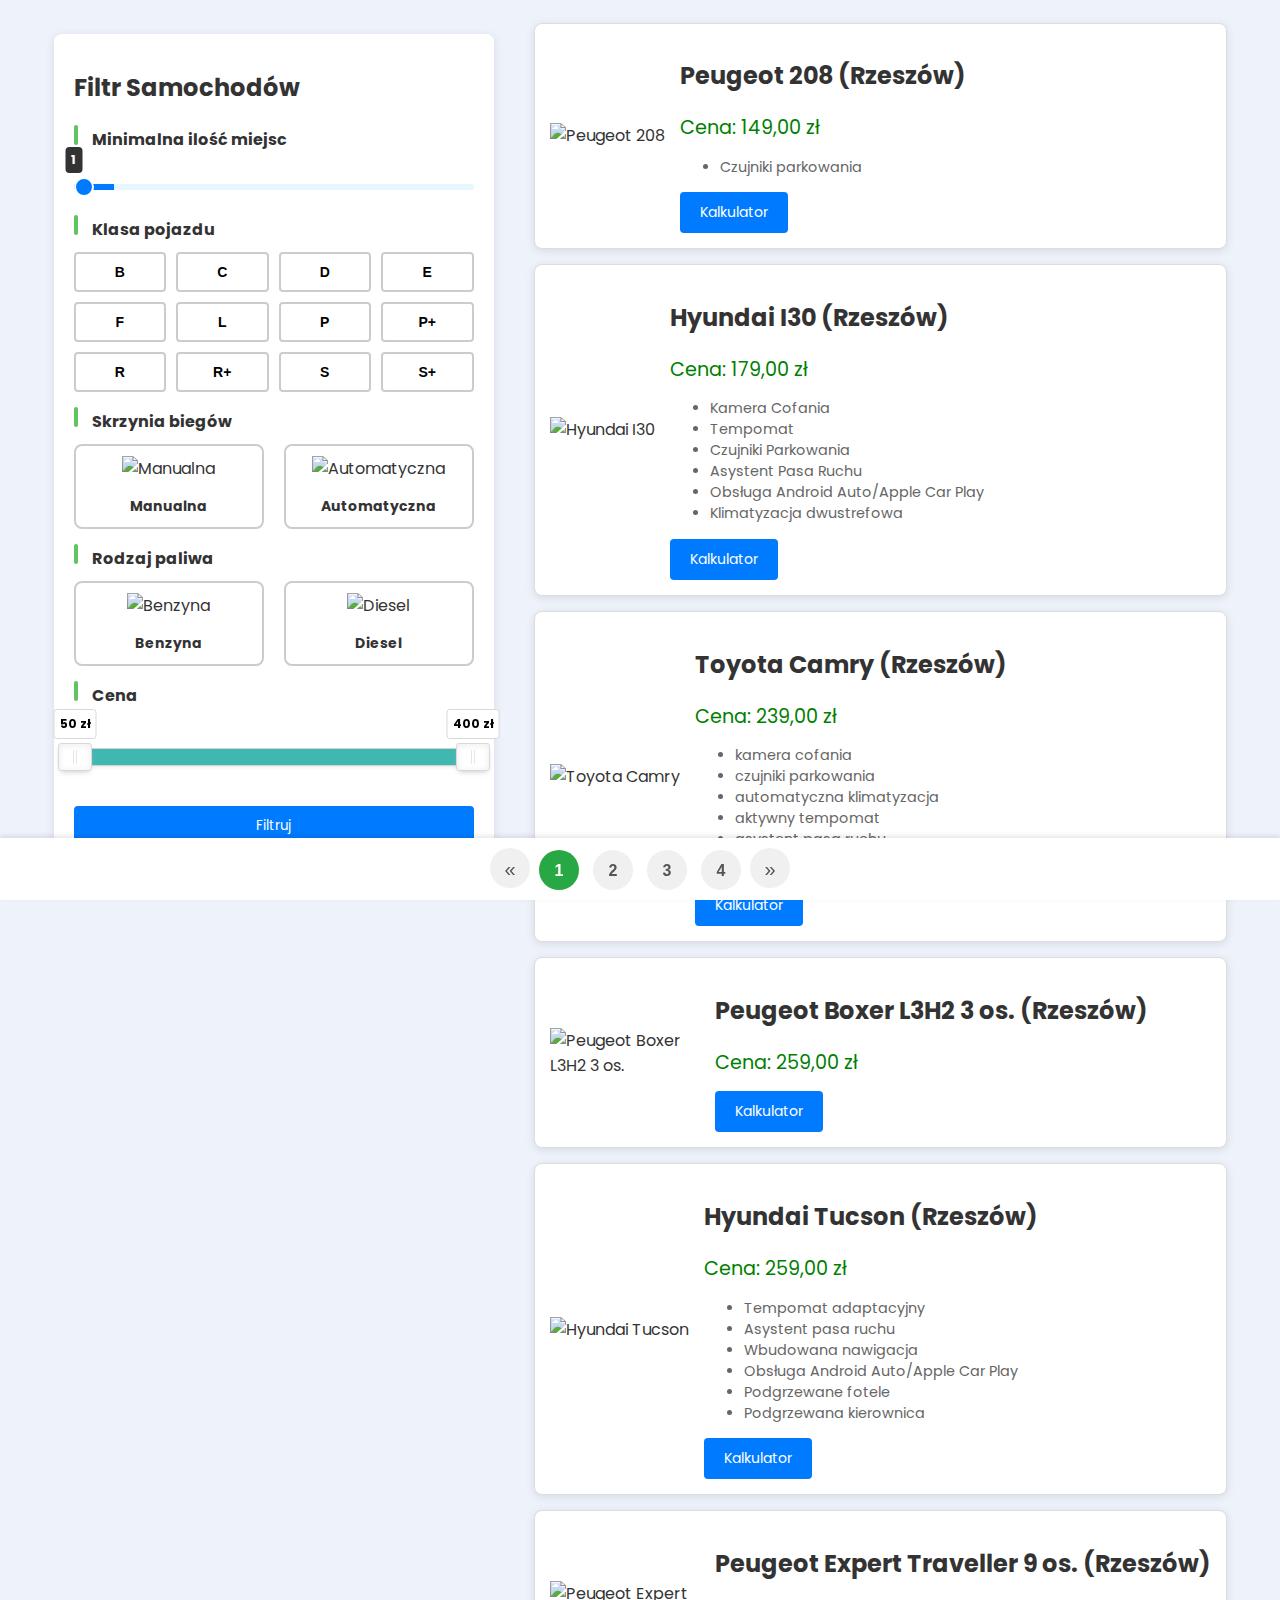
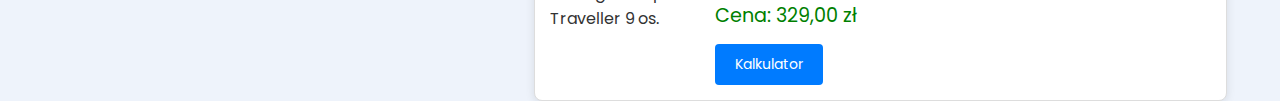
==== commit 5185855c: "Filtr Work in progress, better design of the page" ====
--- a/Filtr/index.html
+++ b/Filtr/index.html
@@ -6,13 +6,14 @@
   <title>Filtr Samochodów</title>
   <link rel="stylesheet" href="Filtr.css">
   <link href="https://fonts.googleapis.com/css2?family=Poppins:wght@400;500;700&display=swap" rel="stylesheet">
+  <link href="/library/nouislider/nouislider.css" rel="stylesheet">
+<script src="/library/nouislider/nouislider.js"></script>
 </head>
 <body>
   <div class="filter-container">
     <h1>Filtr Samochodów</h1>
     <form id="filterForm" onsubmit="submitFilter(event)">
-      
-      <!-- Minimalna ilość miejsc -->
+
       <section class="filter-section">
         <header>
           <span class="category-line"></span>
@@ -24,14 +25,12 @@
         </div>
       </section>
 
-      <!-- Klasa pojazdu -->
       <section class="filter-section">
         <header>
           <span class="category-line"></span>
           <span class="category-title">Klasa pojazdu</span>
         </header>
         <div class="vehicle-class">
-          <!-- Generowanie przycisków w JS -->
           <button data-class="B">B</button>
           <button data-class="C">C</button>
           <button data-class="D">D</button>
@@ -48,7 +47,6 @@
         <input type="hidden" id="vehicleClass" name="vehicleClass">
       </section>
 
-      <!-- Skrzynia biegów -->
       <section class="filter-section">
         <header>
           <span class="category-line"></span>
@@ -68,7 +66,6 @@
         </div>
       </section>
 
-      <!-- Rodzaj paliwa -->
       <section class="filter-section">
         <header>
           <span class="category-line"></span>
@@ -88,23 +85,23 @@
         </div>
       </section>
 
-      <!-- Cena -->
       <section class="filter-section">
         <header>
           <span class="category-line"></span>
           <span class="category-title">Cena</span>
         </header>
-        <div class="slider-container">
-          <input type="range" id="price" name="price" min="50" max="400" value="50">
-          <span id="priceValue" class="range-value">50 zł</span>
-        </div>
+        <div id="slider"></div>
       </section>
+
+      </section>
+
+      <div id="slider"></div>
 
       <button type="submit" class="filter-btn">Filtruj</button>
     </form>
   </div>
 
-  <div style="float: right; width: 50%; position: relative;">
+  <div>
     <div id="cars-container"></div>
     <div id="pagination-container"></div>
   </div>
--- a/Filtr/Filtr.css
+++ b/Filtr/Filtr.css
@@ -57,7 +57,6 @@
   background-color: white;
   }
   .filter-btn {
-  margin-top: 20px;
   background-color: #007bff;
   color: white;
   padding: 10px 20px;
@@ -366,17 +365,48 @@
   background-color: transparent;
 }
 .calculator-btn {
-  background-color: #007bff; /* Niebieski kolor */
-  color: white; /* Kolor tekstu */
-  border: none; /* Brak obramowania */
-  padding: 10px 20px; /* Dodanie przestrzeni wewnętrznej */
-  font-size: 14px; /* Rozmiar tekstu */
-  border-radius: 4px; /* Zaokrąglone rogi */
-  cursor: pointer; /* Zmiana kursora na wskaźnik */
-  font-family: "Poppins", sans-serif; /* Konsystencja z innymi elementami */
-  transition: background-color 0.3s ease; /* Płynna zmiana koloru */
+  background-color: #007bff;
+  color: white;
+  border: none;
+  padding: 10px 20px;
+  font-size: 14px;
+  border-radius: 4px;
+  cursor: pointer;
+  font-family: "Poppins", sans-serif;
+  transition: background-color 0.3s ease;
 }
 
 .calculator-btn:hover {
-  background-color: #0056b3; /* Ciemniejszy kolor na hover */
+  background-color: #0056b3;
+}
+.slider-values {
+  display: flex;
+  justify-content: space-between;
+  margin-top: 10px;
+  font-size: 14px;
+  font-weight: bold;
+  color: #555;
+  transition: opacity 1s ease-in-out;
+}
+
+.slider-values.fade-out {
+  opacity: 0;
+}
+#slider {
+  margin-top: 40px;
+}
+.noUi-tooltip {
+    background-color: #000;
+    color: #fff;
+    border-radius: 4px;
+    padding: 4px 8px;
+    font-size: 12px;
+    font-weight: bold;
+}
+.filter-section {
+  margin-top: 15px;
+}
+.options-grid .option img {
+  width: 30px;
+  height: auto;
 }--- a/library/nouislider/nouislider.css
+++ b/library/nouislider/nouislider.css
@@ -0,0 +1,304 @@
+/* Functional styling;
+ * These styles are required for noUiSlider to function.
+ * You don't need to change these rules to apply your design.
+ */
+.noUi-target,
+.noUi-target * {
+  -webkit-touch-callout: none;
+  -webkit-tap-highlight-color: rgba(0, 0, 0, 0);
+  -webkit-user-select: none;
+  -ms-touch-action: none;
+  touch-action: none;
+  -ms-user-select: none;
+  -moz-user-select: none;
+  user-select: none;
+  -moz-box-sizing: border-box;
+  box-sizing: border-box;
+}
+.noUi-target {
+  position: relative;
+}
+.noUi-base,
+.noUi-connects {
+  width: 100%;
+  height: 100%;
+  position: relative;
+  z-index: 1;
+}
+/* Wrapper for all connect elements.
+ */
+.noUi-connects {
+  overflow: hidden;
+  z-index: 0;
+}
+.noUi-connect,
+.noUi-origin {
+  will-change: transform;
+  position: absolute;
+  z-index: 1;
+  top: 0;
+  right: 0;
+  height: 100%;
+  width: 100%;
+  -ms-transform-origin: 0 0;
+  -webkit-transform-origin: 0 0;
+  -webkit-transform-style: preserve-3d;
+  transform-origin: 0 0;
+  transform-style: flat;
+}
+/* Offset direction
+ */
+.noUi-txt-dir-rtl.noUi-horizontal .noUi-origin {
+  left: 0;
+  right: auto;
+}
+/* Give origins 0 height/width so they don't interfere with clicking the
+ * connect elements.
+ */
+.noUi-vertical .noUi-origin {
+  top: -100%;
+  width: 0;
+}
+.noUi-horizontal .noUi-origin {
+  height: 0;
+}
+.noUi-handle {
+  -webkit-backface-visibility: hidden;
+  backface-visibility: hidden;
+  position: absolute;
+}
+.noUi-touch-area {
+  height: 100%;
+  width: 100%;
+}
+.noUi-state-tap .noUi-connect,
+.noUi-state-tap .noUi-origin {
+  -webkit-transition: transform 0.3s;
+  transition: transform 0.3s;
+}
+.noUi-state-drag * {
+  cursor: inherit !important;
+}
+/* Slider size and handle placement;
+ */
+.noUi-horizontal {
+  height: 18px;
+}
+.noUi-horizontal .noUi-handle {
+  width: 34px;
+  height: 28px;
+  right: -17px;
+  top: -6px;
+}
+.noUi-vertical {
+  width: 18px;
+}
+.noUi-vertical .noUi-handle {
+  width: 28px;
+  height: 34px;
+  right: -6px;
+  bottom: -17px;
+}
+.noUi-txt-dir-rtl.noUi-horizontal .noUi-handle {
+  left: -17px;
+  right: auto;
+}
+/* Styling;
+ * Giving the connect element a border radius causes issues with using transform: scale
+ */
+.noUi-target {
+  background: #FAFAFA;
+  border-radius: 4px;
+  border: 1px solid #D3D3D3;
+  box-shadow: inset 0 1px 1px #F0F0F0, 0 3px 6px -5px #BBB;
+}
+.noUi-connects {
+  border-radius: 3px;
+}
+.noUi-connect {
+  background: #3FB8AF;
+}
+/* Handles and cursors;
+ */
+.noUi-draggable {
+  cursor: ew-resize;
+}
+.noUi-vertical .noUi-draggable {
+  cursor: ns-resize;
+}
+.noUi-handle {
+  border: 1px solid #D9D9D9;
+  border-radius: 3px;
+  background: #FFF;
+  cursor: default;
+  box-shadow: inset 0 0 1px #FFF, inset 0 1px 7px #EBEBEB, 0 3px 6px -3px #BBB;
+}
+.noUi-active {
+  box-shadow: inset 0 0 1px #FFF, inset 0 1px 7px #DDD, 0 3px 6px -3px #BBB;
+}
+/* Handle stripes;
+ */
+.noUi-handle:before,
+.noUi-handle:after {
+  content: "";
+  display: block;
+  position: absolute;
+  height: 14px;
+  width: 1px;
+  background: #E8E7E6;
+  left: 14px;
+  top: 6px;
+}
+.noUi-handle:after {
+  left: 17px;
+}
+.noUi-vertical .noUi-handle:before,
+.noUi-vertical .noUi-handle:after {
+  width: 14px;
+  height: 1px;
+  left: 6px;
+  top: 14px;
+}
+.noUi-vertical .noUi-handle:after {
+  top: 17px;
+}
+/* Disabled state;
+ */
+[disabled] .noUi-connect {
+  background: #B8B8B8;
+}
+[disabled].noUi-target,
+[disabled].noUi-handle,
+[disabled] .noUi-handle {
+  cursor: not-allowed;
+}
+/* Base;
+ *
+ */
+.noUi-pips,
+.noUi-pips * {
+  -moz-box-sizing: border-box;
+  box-sizing: border-box;
+}
+.noUi-pips {
+  position: absolute;
+  color: #999;
+}
+/* Values;
+ *
+ */
+.noUi-value {
+  position: absolute;
+  white-space: nowrap;
+  text-align: center;
+}
+.noUi-value-sub {
+  color: #ccc;
+  font-size: 10px;
+}
+/* Markings;
+ *
+ */
+.noUi-marker {
+  position: absolute;
+  background: #CCC;
+}
+.noUi-marker-sub {
+  background: #AAA;
+}
+.noUi-marker-large {
+  background: #AAA;
+}
+/* Horizontal layout;
+ *
+ */
+.noUi-pips-horizontal {
+  padding: 10px 0;
+  height: 80px;
+  top: 100%;
+  left: 0;
+  width: 100%;
+}
+.noUi-value-horizontal {
+  -webkit-transform: translate(-50%, 50%);
+  transform: translate(-50%, 50%);
+}
+.noUi-rtl .noUi-value-horizontal {
+  -webkit-transform: translate(50%, 50%);
+  transform: translate(50%, 50%);
+}
+.noUi-marker-horizontal.noUi-marker {
+  margin-left: -1px;
+  width: 2px;
+  height: 5px;
+}
+.noUi-marker-horizontal.noUi-marker-sub {
+  height: 10px;
+}
+.noUi-marker-horizontal.noUi-marker-large {
+  height: 15px;
+}
+/* Vertical layout;
+ *
+ */
+.noUi-pips-vertical {
+  padding: 0 10px;
+  height: 100%;
+  top: 0;
+  left: 100%;
+}
+.noUi-value-vertical {
+  -webkit-transform: translate(0, -50%);
+  transform: translate(0, -50%);
+  padding-left: 25px;
+}
+.noUi-rtl .noUi-value-vertical {
+  -webkit-transform: translate(0, 50%);
+  transform: translate(0, 50%);
+}
+.noUi-marker-vertical.noUi-marker {
+  width: 5px;
+  height: 2px;
+  margin-top: -1px;
+}
+.noUi-marker-vertical.noUi-marker-sub {
+  width: 10px;
+}
+.noUi-marker-vertical.noUi-marker-large {
+  width: 15px;
+}
+.noUi-tooltip {
+  display: block;
+  position: absolute;
+  border: 1px solid #D9D9D9;
+  border-radius: 3px;
+  background: #fff;
+  color: #000;
+  padding: 5px;
+  text-align: center;
+  white-space: nowrap;
+}
+.noUi-horizontal .noUi-tooltip {
+  -webkit-transform: translate(-50%, 0);
+  transform: translate(-50%, 0);
+  left: 50%;
+  bottom: 120%;
+}
+.noUi-vertical .noUi-tooltip {
+  -webkit-transform: translate(0, -50%);
+  transform: translate(0, -50%);
+  top: 50%;
+  right: 120%;
+}
+.noUi-horizontal .noUi-origin > .noUi-tooltip {
+  -webkit-transform: translate(50%, 0);
+  transform: translate(50%, 0);
+  left: auto;
+  bottom: 10px;
+}
+.noUi-vertical .noUi-origin > .noUi-tooltip {
+  -webkit-transform: translate(0, -18px);
+  transform: translate(0, -18px);
+  top: auto;
+  right: 28px;
+}
